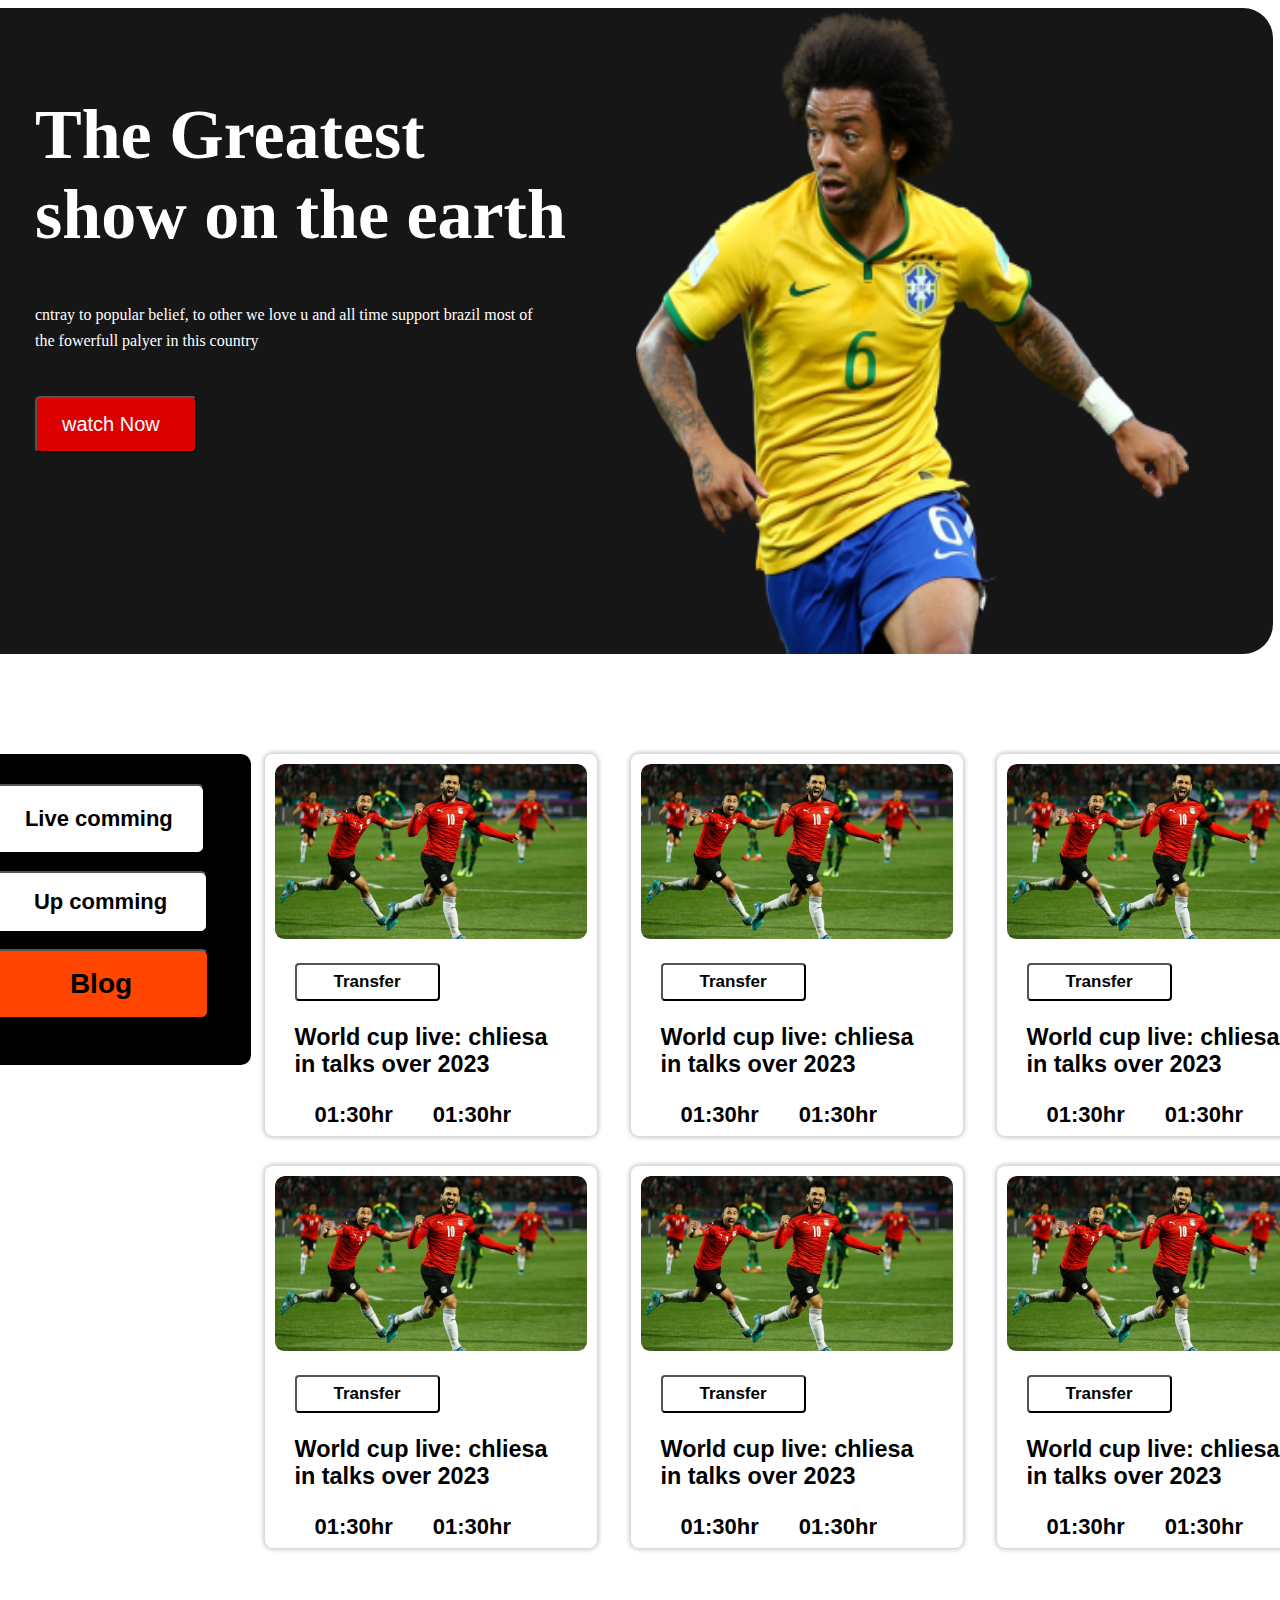
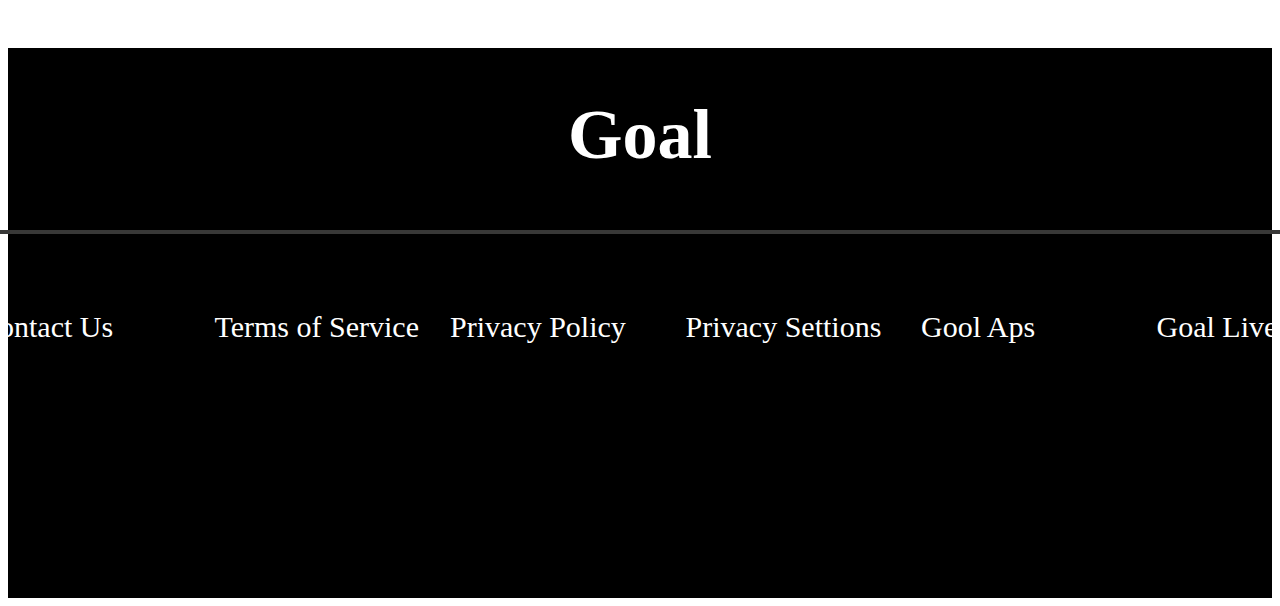
==== world-cup-main/index.html @ 86e300b9 "first commit" ====
<!DOCTYPE html>
<html lang="en">
  <head>
    <meta charset="UTF-8" />
    <meta http-equiv="X-UA-Compatible" content="IE=edge" />
    <meta name="viewport" content="width=device-width, initial-scale=1.0" />
    <title>world-cup</title>
    <link rel="stylesheet" href="style.css" />
    <link
      rel="stylesheet"
      href="https://cdnjs.cloudflare.com/ajax/libs/font-awesome/6.1.1/css/all.min.css"
      integrity="sha512-KfkfwYDsLkIlwQp6LFnl8zNdLGxu9YAA1QvwINks4PhcElQSvqcyVLLD9aMhXd13uQjoXtEKNosOWaZqXgel0g=="
      crossorigin="anonymous"
      referrerpolicy="no-referrer"
    />
    <link rel="preconnect" href="https://fonts.googleapis.com" />
    <link rel="preconnect" href="https://fonts.gstatic.com" crossorigin />
  </head>
  <body>
    <main>
      <section class="container-one">
        <div class="full-title-container">
          <div class="show">
            <div class="show-title">
              <h1>The Greatest show on the earth</h1>
              <p>
                cntray to popular belief, to other we love u and all time
                support brazil most of the fowerfull palyer in this country
              </p>
            </div>
            <div class="whatch">
              <button>
                watch Now<i class="fa-solid fa-chevron-right"></i>
              </button>
            </div>
          </div>
        </div>
        <div class="player-img-six">
          <img src="assets/Banner Image.png" alt="" />
        </div>
      </section>

      <!-- all palyer img----- *******--------------- -->
      <section class="all-player">
        <section class="match-sumari">
          <div class="match-container">
            <div>
              <button class="fast-btn">Live comming</button>
            </div>
            <div>
              <button>Up comming</button>
            </div>
            <div>
              <button class="last-btn">Blog</button>
            </div>
          </div>
        </section>
        <!-- all player details  -->

        <section class="all-player-details">
          <div class="palyer">
            <div class="player-pic">
              <img src="assets/Blog Image.png" />
            </div>
            <div class="course-info">
              <button>Transfer</button>
              <h3 class="course-title">
                World cup live: chliesa in talks over 2023
              </h3>
              <div class="play-time">
                <div class="play-duration">
                  <i class="fa-regular fa-clock"></i>
                  01:30hr
                  <i class="fa fa-thin fa-message"></i>
                  01:30hr
                </div>
              </div>
            </div>
          </div>
          <div class="palyer">
            <div class="player-pic">
              <img src="assets/Blog Image.png" />
            </div>
            <div class="course-info">
              <button>Transfer</button>
              <h3 class="course-title">
                World cup live: chliesa in talks over 2023
              </h3>
              <div class="play-time">
                <div class="play-duration">
                  <i class="fa-regular fa-clock"></i>
                  01:30hr
                  <i class="fa fa-thin fa-message"></i>
                  01:30hr
                </div>
              </div>
            </div>
          </div>
          <div class="palyer">
            <div class="player-pic">
              <img src="assets/Blog Image.png" />
            </div>
            <div class="course-info">
              <button>Transfer</button>
              <h3 class="course-title">
                World cup live: chliesa in talks over 2023
              </h3>
              <div class="play-time">
                <div class="play-duration">
                  <i class="fa-regular fa-clock"></i>
                  01:30hr
                  <i class="fa fa-thin fa-message"></i>
                  01:30hr
                </div>
              </div>
            </div>
          </div>
          <div class="palyer">
            <div class="player-pic">
              <img src="assets/Blog Image.png" />
            </div>
            <div class="course-info">
              <button>Transfer</button>
              <h3 class="course-title">
                World cup live: chliesa in talks over 2023
              </h3>
              <div class="play-time">
                <div class="play-duration">
                  <i class="fa-regular fa-clock"></i>
                  01:30hr
                  <i class="fa fa-thin fa-message"></i>
                  01:30hr
                </div>
              </div>
            </div>
          </div>
          <div class="palyer">
            <div class="player-pic">
              <img src="assets/Blog Image.png" />
            </div>
            <div class="course-info">
              <button>Transfer</button>
              <h3 class="course-title">
                World cup live: chliesa in talks over 2023
              </h3>
              <div class="play-time">
                <div class="play-duration">
                  <i class="fa-regular fa-clock"></i>
                  01:30hr
                  <i class="fa fa-thin fa-message"></i>
                  01:30hr
                </div>
              </div>
            </div>
          </div>
          <div class="palyer">
            <div class="player-pic">
              <img src="assets/Blog Image.png" />
            </div>
            <div class="course-info">
              <button>Transfer</button>
              <h3 class="course-title">
                World cup live: chliesa in talks over 2023
              </h3>
              <div class="play-time">
                <div class="play-duration">
                  <i class="fa-regular fa-clock"></i>
                  01:30hr
                  <i class="fa fa-thin fa-message"></i>
                  01:30hr
                </div>
              </div>
            </div>
          </div>
        </section>
      </section>
    </main>
    <footer>
      <section class="footer-end">
        <div class="goal-class">
          <h1>Goal</h1>
        </div>

        <hr />

        <div class="socal">
          <a class="tag" href="#">Contact Us</a>
          <a class="tag" href="#"> Terms of Service</a>
          <a class="tag" href="#">Privacy Policy </a>
          <a class="tag" href="#"> Privacy Settions</a>
          <a class="tag" href="#"> Gool Aps</a>
          <a class="tag" href="#"> Goal Live</a>
        </div>
        <div class="icons">
          <div class="socal-ions">
            <i class="fa-brands fa-twitter-square"></i>
            <i class="fa-brands fa-linkedin"></i>
            <i class="fa-brands fa-facebook"></i>
          </div>
        </div>
      </section>
    </footer>
  </body>
</html>
---- world-cup-main/style.css ----
/* this is min section  */
main {
  font-family: "Poppins", sans-serif;
  display: grid;
  justify-content: center;
}
/*  min section  end --------*/

.container-one {
  display: flex;
  justify-content: center;
  width: 1321px;
  height: 646px;
  background: #161616;
  border-radius: 30px;
}
.show-title {
  color: white;
}
.show-title p {
  width: 506px;
  height: 78px;
  font-family: "Poppins";
  font-style: normal;
  font-weight: 400;
  font-size: 16px;
  line-height: 26px;
}
.show {
  width: 531px;
  height: 424px;
  left: 246px;
  top: 111px;
}
.show .whatch button {
  display: flex;
  flex-direction: row;
  align-items: flex-start;
  padding: 15px 25px;
  gap: 10px;
  /* width: 187px;
  height: 56px; */
  background: #dd0000;
  border-radius: 5px;
  font-size: 20px;
  color: white;
  transition: all 0.5s ease-in-out;
}
.show .whatch button:hover {
  background-color: rgb(156, 145, 125);
  padding: 25px 35px;
  color: rgb(221, 34, 34);
  font-weight: 700;
  font-size: 25px;
}

.whatch .fa-chevron-right {
  color: white;
}

.player-img-six img {
  width: 553px;
  height: 646px;
  margin-left: 40px;
}
.full-title-container {
  margin-top: 40px;
  margin-right: 30px;
}

h1 {
  font-family: "Poppins";
  font-style: normal;
  font-weight: 700;
  font-size: 70px;
  line-height: 80px;
}

/* all-player-details -------------*/
.match-sumari {
  display: grid;
  width: 299px;
  height: 311px;
  justify-content: center;
  background-color: black;
  border-radius: 10px;
  margin-right: 14px;
}
.match-container {
  width: 252px;
  height: 252px;
  display: grid;
  justify-content: center;
  margin-top: 30px;
}
.match-container button {
  background-color: white;
  padding: 16px 39px;
  border-radius: 7px;
  font-size: 22px;
  font-weight: 500;
  font-weight: bold;
}
.match-container button.fast-btn {
  padding: 20px 30px;
  font-weight: 600;
}
button.last-btn {
  background-color: orangered;
  text-align: center;
  padding: 17px 75px;
  font-size: 28px;
  font-weight: bold;
}

.play-duration {
  display: flex;
  grid-column-gap: 20px;
  font-size: 22px;
}
.course-info button {
  padding: 7px 37px;
  font-size: 17px;
  font-weight: 600;
  background-color: white;
  border-radius: 4px;
}
.palyer {
  width: 312px;
  height: 362px;
  box-shadow: 0 0 4px 2px rgb(0 0 0 / 20%);
  border-radius: 8px;
  padding: 10px;
}
.palyer img {
  border-radius: 9px;
}
.course-info {
  padding: 20px;
  font-weight: 600;
  font-size: 20px;
}
section.all-player {
  display: flex;
  margin-top: 100px;
}
.all-player-details {
  display: grid;
  grid-template-columns: repeat(3, 1fr);
  grid-column-gap: 34px;
  grid-row-gap: 30px;
}

/* footer section--------  */
footer {
  width: 100%;
  height: 550px;
  background-color: black;
  margin-top: 100px;
}
.goal-class {
  display: grid;
  justify-content: center;
}

.footer-end h1 {
  color: white;
}
.footer-end hr {
  width: 1500px;
  border: 2px solid rgb(56, 56, 55);
}

footer .footer-end {
  display: grid;
  justify-content: center;
}
.socal {
  font-size: 32px;
  display: grid;
  grid-template-columns: repeat(6, 1fr);
  text-decoration: none;
  margin-top: 58px;
  margin-left: 91px;
  align-items: center;
}

a {
  color: white;
  text-decoration: none;
  font-size: 30px;
}
a {
  margin-top: 10px;
}
.socal-ions {
  display: grid;
  grid-template-columns: repeat(3, 1fr);
  color: white;
  grid-column-gap: 31px;
  justify-content: center;
  font-size: 49px;
  margin-top: 85px;
}
.icons {
  display: grid;
  justify-content: center;
}

/* web responsibe  */
@media only screen and (max-width: 686px) {
  .container-one {
    background-color: aqua;
  }
  .container-one .full-title-container {
    grid-template-columns: repeat(1, 1fr);
  }
}
@media only screen and(max-width:687 ) and (max-width: 992px) {
  .section.all-player {
    grid-template-columns: repeat(2, 1fr);
  }
}
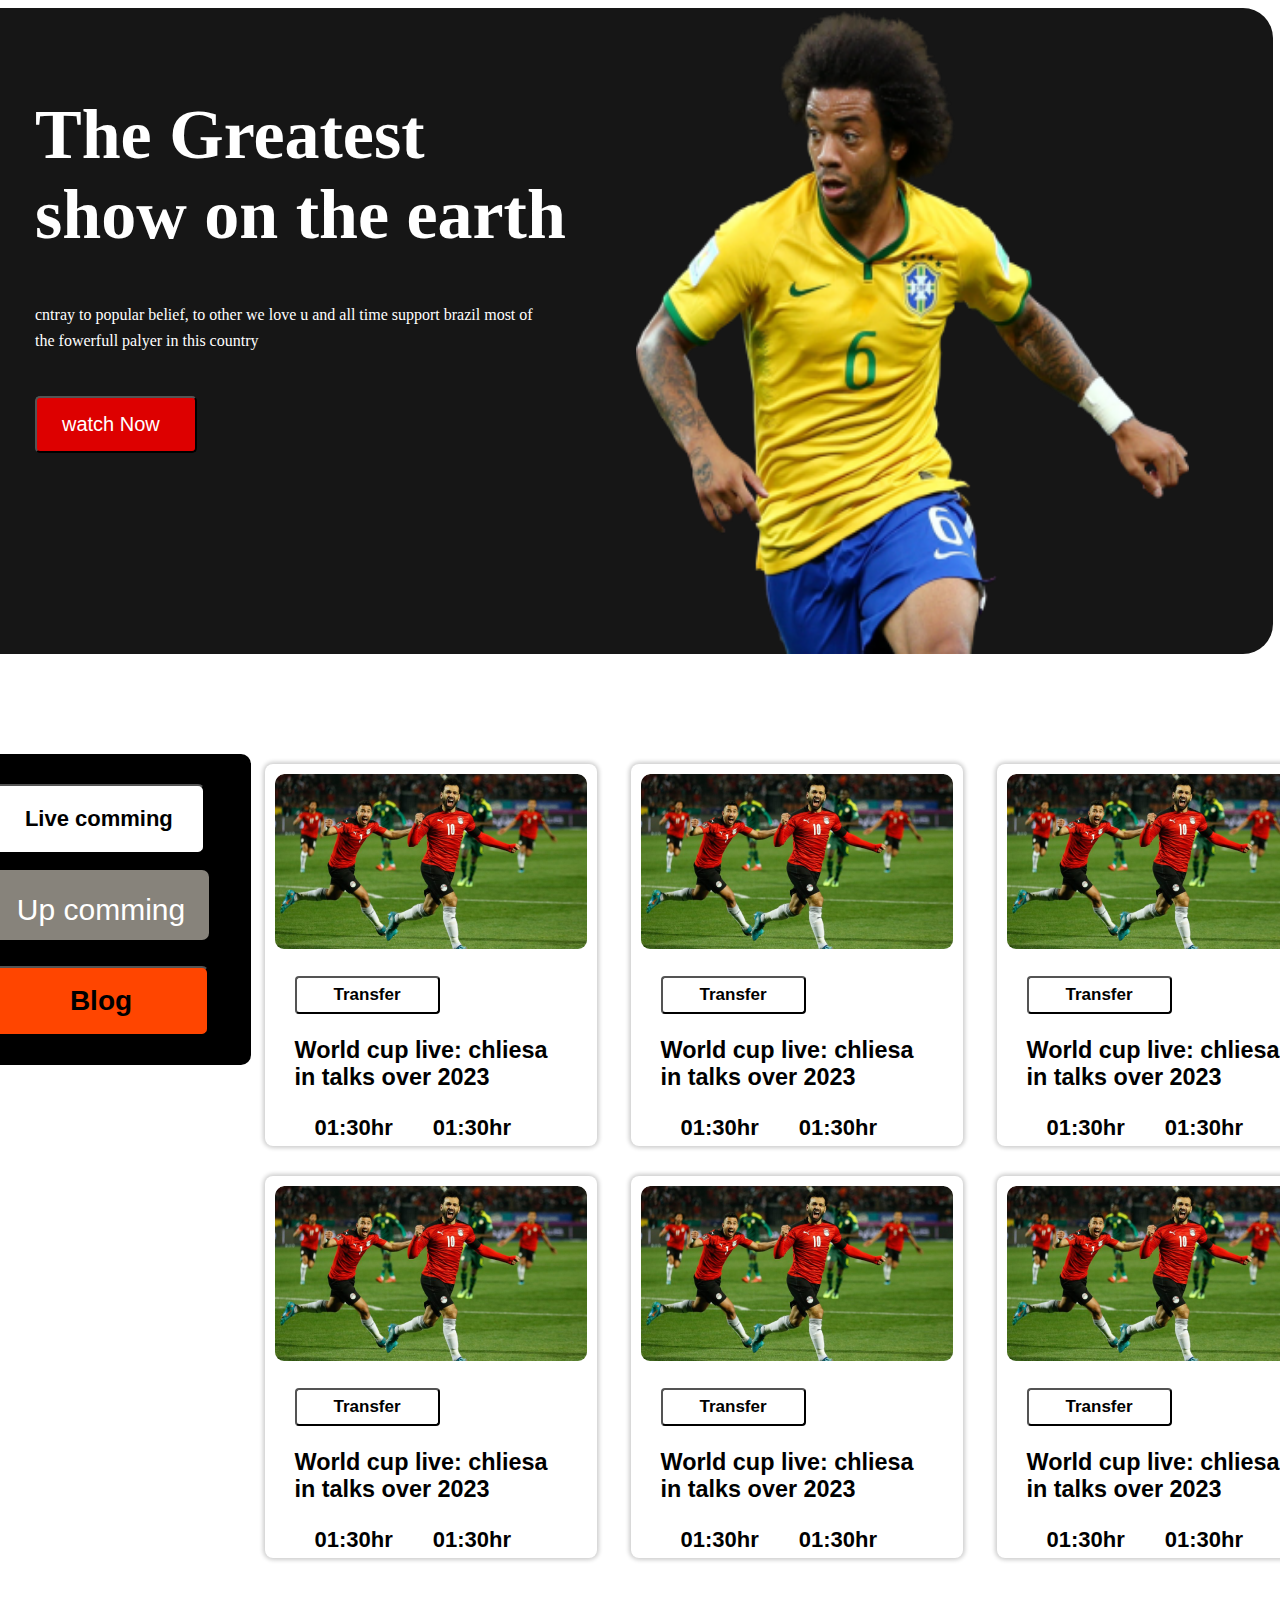
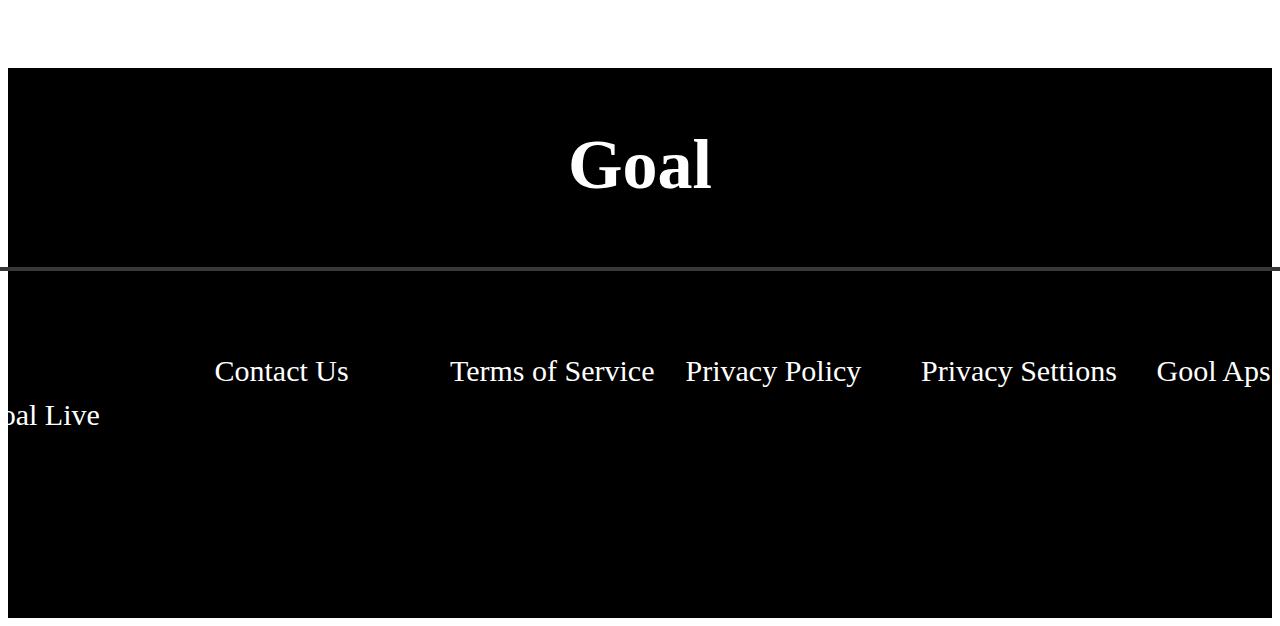
==== commit 9eae2da6: "done" ====
--- a/world-cup-main/index.html
+++ b/world-cup-main/index.html
@@ -48,7 +48,10 @@
               <button class="fast-btn">Live comming</button>
             </div>
             <div>
-              <button>Up comming</button>
+             <p class="up-come"> <a
+              href=" https://yousuf300.github.io/cup-player-one/index-two.html"
+              >Up comming</a</p>
+              
             </div>
             <div>
               <button class="last-btn">Blog</button>
@@ -175,6 +178,9 @@
         </section>
       </section>
     </main>
+    <!-- player section end  -->
+
+    <!-- this is footer section  -->
     <footer>
       <section class="footer-end">
         <div class="goal-class">
--- a/world-cup-main/style.css
+++ b/world-cup-main/style.css
@@ -93,6 +93,14 @@
   justify-content: center;
   margin-top: 30px;
 }
+p.up-come {
+  display: grid;
+  background-color: #87837b;
+  padding: 13px 5px;
+  border-radius: 7px;
+  justify-content: center;
+  align-items: center;
+}
 .match-container button {
   background-color: white;
   padding: 16px 39px;
@@ -139,6 +147,7 @@
   padding: 20px;
   font-weight: 600;
   font-size: 20px;
+  color: black;
 }
 section.all-player {
   display: flex;
